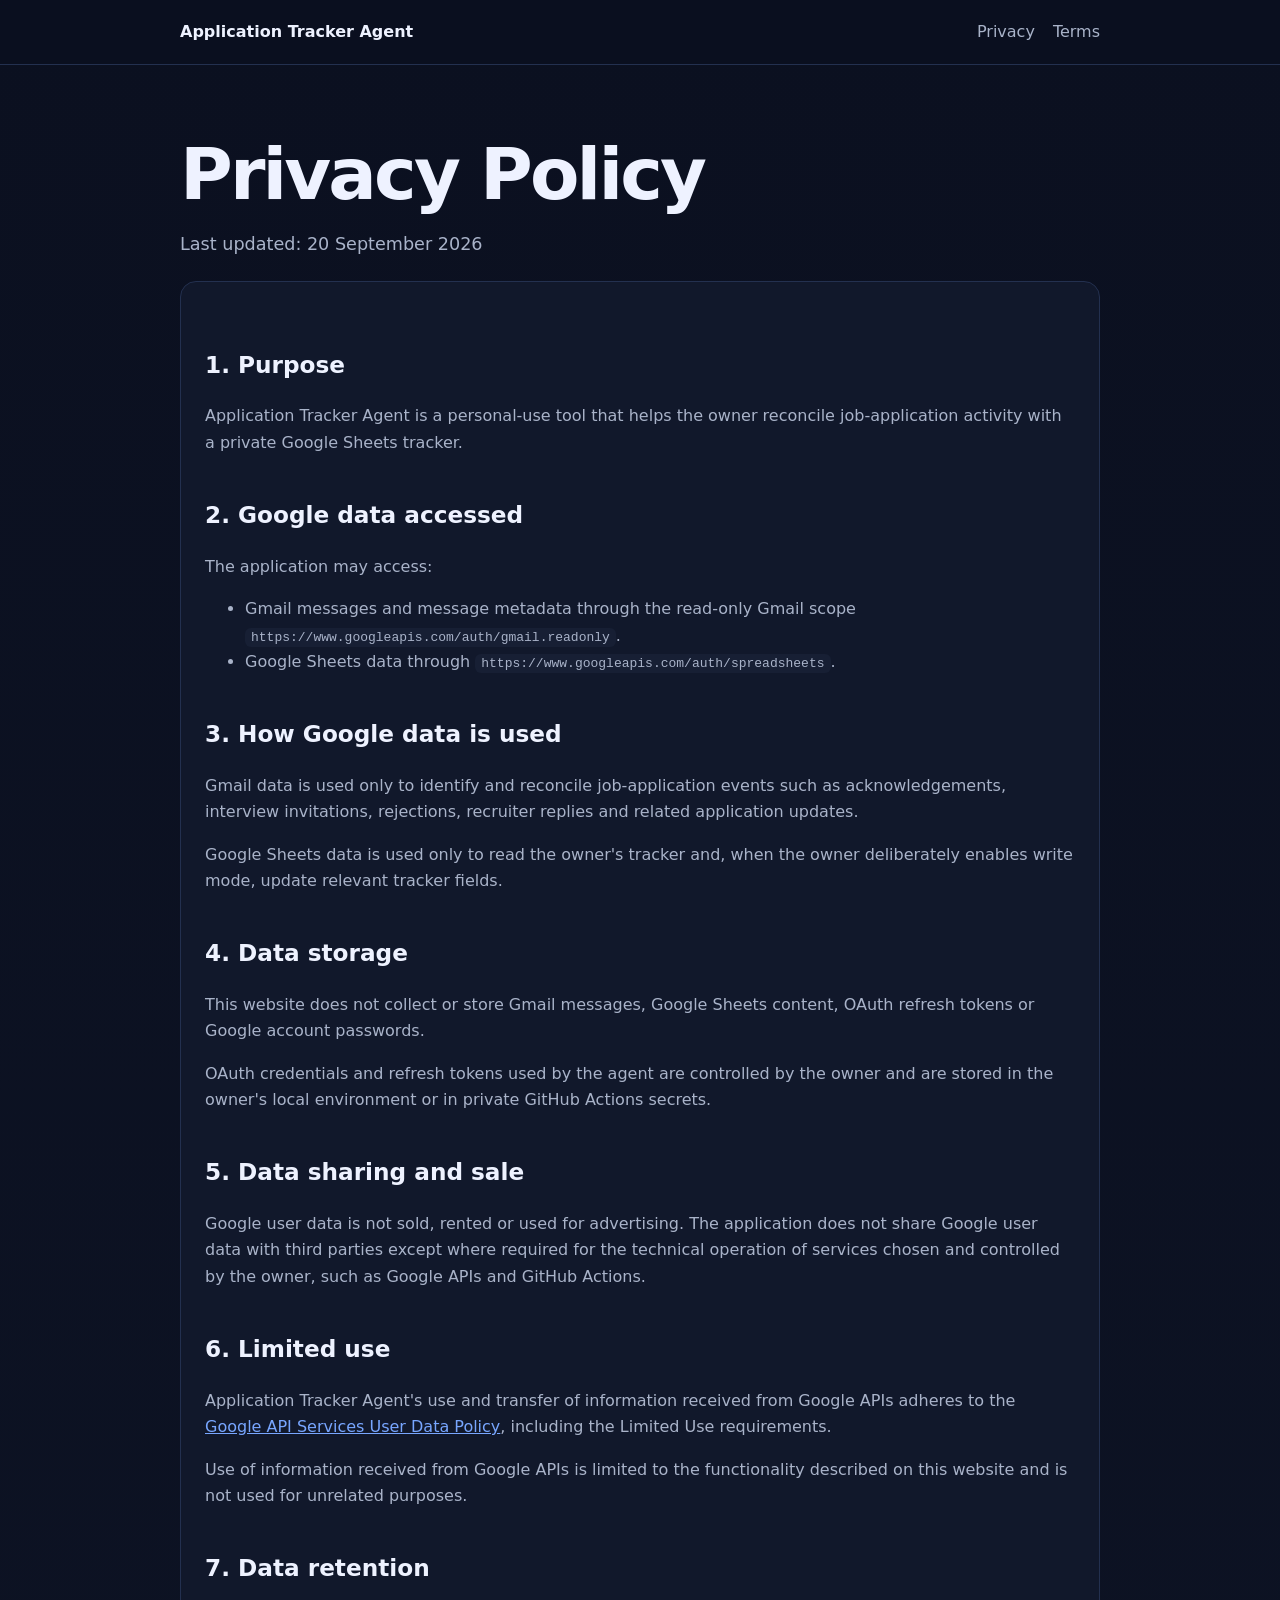
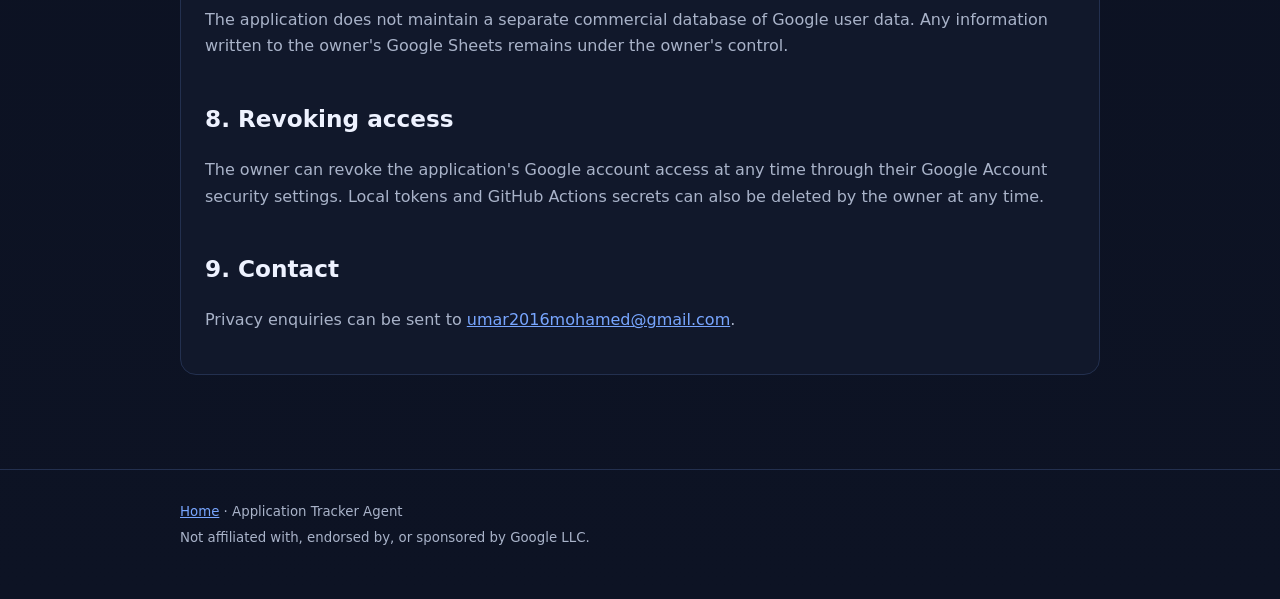
==== privacy.html @ 26b53d29 "Add the OAuth consent site for Application Tracker Agent Google will not move an External OAuth app " ====
<!doctype html>
<html lang="en-GB">
<head>
  <meta charset="utf-8">
  <meta name="viewport" content="width=device-width, initial-scale=1">
  <title>Privacy Policy | Application Tracker Agent</title>
  <link rel="stylesheet" href="style.css">
</head>
<body>
<header>
  <div class="container">
    <nav>
      <a class="brand" href="index.html">Application Tracker Agent</a>
      <div class="navlinks">
        <a href="privacy.html">Privacy</a>
        <a href="terms.html">Terms</a>
      </div>
    </nav>
  </div>
</header>

<main>
  <div class="container">
    <h1>Privacy Policy</h1>
    <p class="lead">Last updated: 20 September 2026</p>

    <div class="card">
      <h2>1. Purpose</h2>
      <p>
        Application Tracker Agent is a personal-use tool that helps the owner reconcile
        job-application activity with a private Google Sheets tracker.
      </p>

      <h2>2. Google data accessed</h2>
      <p>The application may access:</p>
      <ul>
        <li>
          Gmail messages and message metadata through the read-only Gmail scope
          <code>https://www.googleapis.com/auth/gmail.readonly</code>.
        </li>
        <li>
          Google Sheets data through
          <code>https://www.googleapis.com/auth/spreadsheets</code>.
        </li>
      </ul>

      <h2>3. How Google data is used</h2>
      <p>
        Gmail data is used only to identify and reconcile job-application events such as
        acknowledgements, interview invitations, rejections, recruiter replies and related
        application updates.
      </p>
      <p>
        Google Sheets data is used only to read the owner's tracker and, when the owner
        deliberately enables write mode, update relevant tracker fields.
      </p>

      <h2>4. Data storage</h2>
      <p>
        This website does not collect or store Gmail messages, Google Sheets content,
        OAuth refresh tokens or Google account passwords.
      </p>
      <p>
        OAuth credentials and refresh tokens used by the agent are controlled by the owner
        and are stored in the owner's local environment or in private GitHub Actions secrets.
      </p>

      <h2>5. Data sharing and sale</h2>
      <p>
        Google user data is not sold, rented or used for advertising. The application does
        not share Google user data with third parties except where required for the technical
        operation of services chosen and controlled by the owner, such as Google APIs and
        GitHub Actions.
      </p>

      <h2>6. Limited use</h2>
      <p>
        Application Tracker Agent's use and transfer of information received from
        Google APIs adheres to the
        <a href="https://developers.google.com/terms/api-services-user-data-policy">Google
        API Services User Data Policy</a>, including the Limited Use requirements.
      </p>
      <p>
        Use of information received from Google APIs is limited to the functionality
        described on this website and is not used for unrelated purposes.
      </p>

      <h2>7. Data retention</h2>
      <p>
        The application does not maintain a separate commercial database of Google user data.
        Any information written to the owner's Google Sheets remains under the owner's control.
      </p>

      <h2>8. Revoking access</h2>
      <p>
        The owner can revoke the application's Google account access at any time through
        their Google Account security settings. Local tokens and GitHub Actions secrets can
        also be deleted by the owner at any time.
      </p>

      <h2>9. Contact</h2>
      <p>
        Privacy enquiries can be sent to
        <a href="mailto:umar2016mohamed@gmail.com">umar2016mohamed@gmail.com</a>.
      </p>
    </div>
  </div>
</main>

<footer>
  <div class="container">
    <small><a href="index.html">Home</a> · Application Tracker Agent<br>Not affiliated with, endorsed by, or sponsored by Google LLC.</small>
  </div>
</footer>
</body>
</html>
---- style.css ----
:root {
  --bg: #0b1020;
  --panel: #11182b;
  --text: #eef2ff;
  --muted: #a9b3c9;
  --accent: #78a6ff;
  --border: #23304f;
  --max: 920px;
}
* { box-sizing: border-box; }
html { scroll-behavior: smooth; }
body {
  margin: 0;
  font-family: Inter, ui-sans-serif, system-ui, -apple-system, BlinkMacSystemFont, "Segoe UI", sans-serif;
  background: linear-gradient(180deg, #0b1020 0%, #0d1324 100%);
  color: var(--text);
  line-height: 1.65;
}
a { color: var(--accent); }
.container { width: min(92%, var(--max)); margin: 0 auto; }
header {
  border-bottom: 1px solid var(--border);
  background: rgba(11,16,32,.9);
  backdrop-filter: blur(10px);
  position: sticky;
  top: 0;
}
nav {
  display: flex;
  align-items: center;
  justify-content: space-between;
  min-height: 64px;
  gap: 24px;
}
.brand { color: var(--text); text-decoration: none; font-weight: 700; }
.navlinks { display: flex; gap: 18px; flex-wrap: wrap; }
.navlinks a { text-decoration: none; color: var(--muted); }
main { padding: 72px 0; }
.hero { padding: 54px 0 30px; }
h1 { font-size: clamp(2.2rem, 7vw, 4.5rem); line-height: 1.04; margin: 0 0 18px; letter-spacing: -0.04em; }
h2 { margin-top: 40px; font-size: 1.45rem; }
p, li { color: var(--muted); }
.lead { font-size: 1.1rem; max-width: 720px; }
.card {
  background: var(--panel);
  border: 1px solid var(--border);
  border-radius: 16px;
  padding: 24px;
  margin: 22px 0;
}
.grid {
  display: grid;
  grid-template-columns: repeat(auto-fit, minmax(230px, 1fr));
  gap: 16px;
  margin-top: 28px;
}
footer {
  border-top: 1px solid var(--border);
  padding: 28px 0 48px;
  color: var(--muted);
}
small { color: var(--muted); }
code { background: #171f34; padding: 2px 6px; border-radius: 6px; }
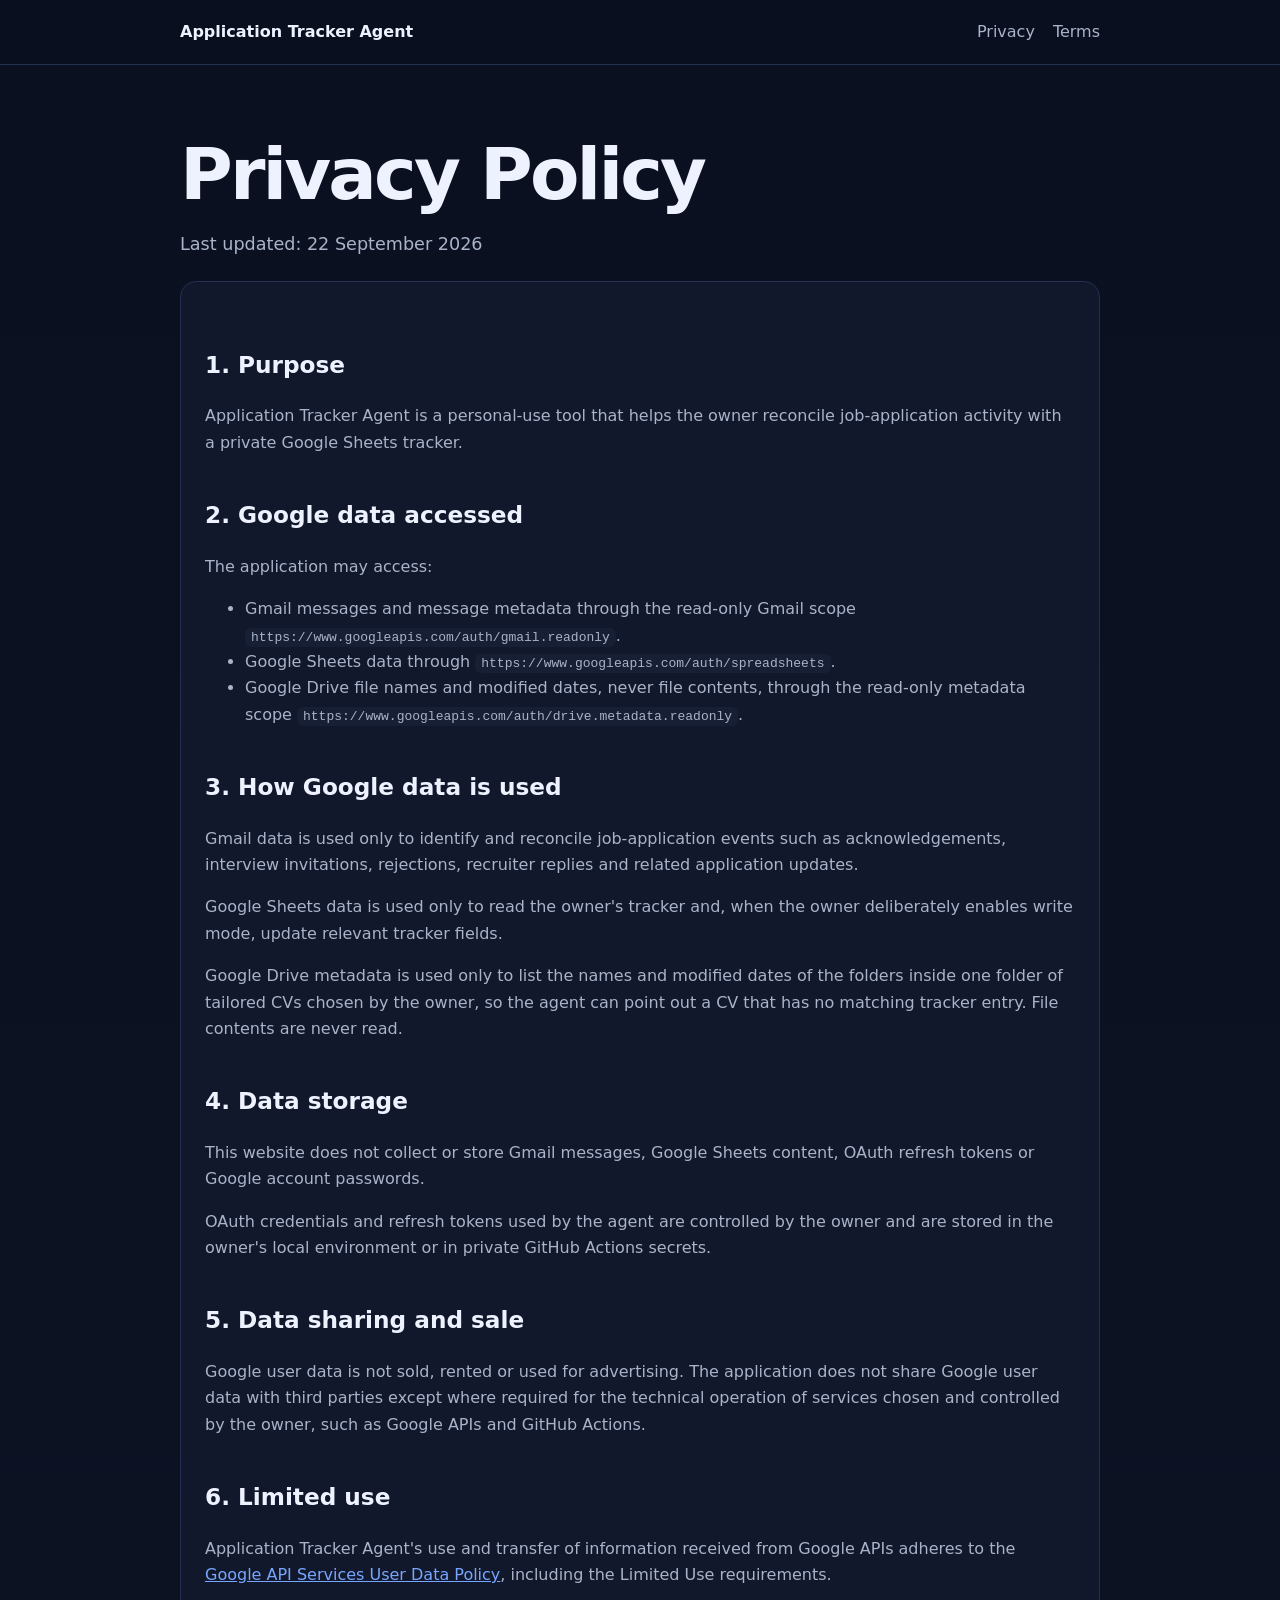
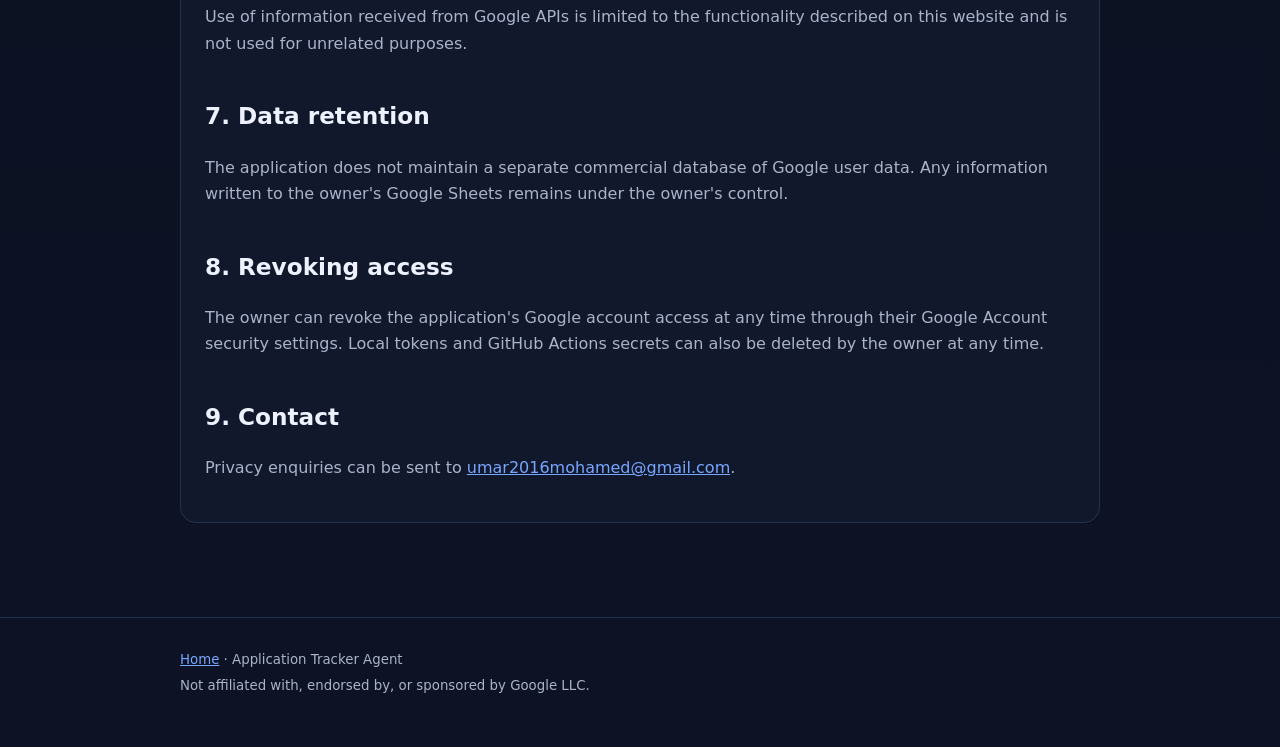
==== commit 9996c219: "List the Drive metadata scope in the privacy policy The tracker agent now asks for drive.metadata.re" ====
--- a/privacy.html
+++ b/privacy.html
@@ -22,7 +22,7 @@
 <main>
   <div class="container">
     <h1>Privacy Policy</h1>
-    <p class="lead">Last updated: 20 September 2026</p>
+    <p class="lead">Last updated: 22 September 2026</p>
 
     <div class="card">
       <h2>1. Purpose</h2>
@@ -42,6 +42,11 @@
           Google Sheets data through
           <code>https://www.googleapis.com/auth/spreadsheets</code>.
         </li>
+        <li>
+          Google Drive file names and modified dates, never file contents, through the
+          read-only metadata scope
+          <code>https://www.googleapis.com/auth/drive.metadata.readonly</code>.
+        </li>
       </ul>
 
       <h2>3. How Google data is used</h2>
@@ -53,6 +58,11 @@
       <p>
         Google Sheets data is used only to read the owner's tracker and, when the owner
         deliberately enables write mode, update relevant tracker fields.
+      </p>
+      <p>
+        Google Drive metadata is used only to list the names and modified dates of the
+        folders inside one folder of tailored CVs chosen by the owner, so the agent can
+        point out a CV that has no matching tracker entry. File contents are never read.
       </p>
 
       <h2>4. Data storage</h2>
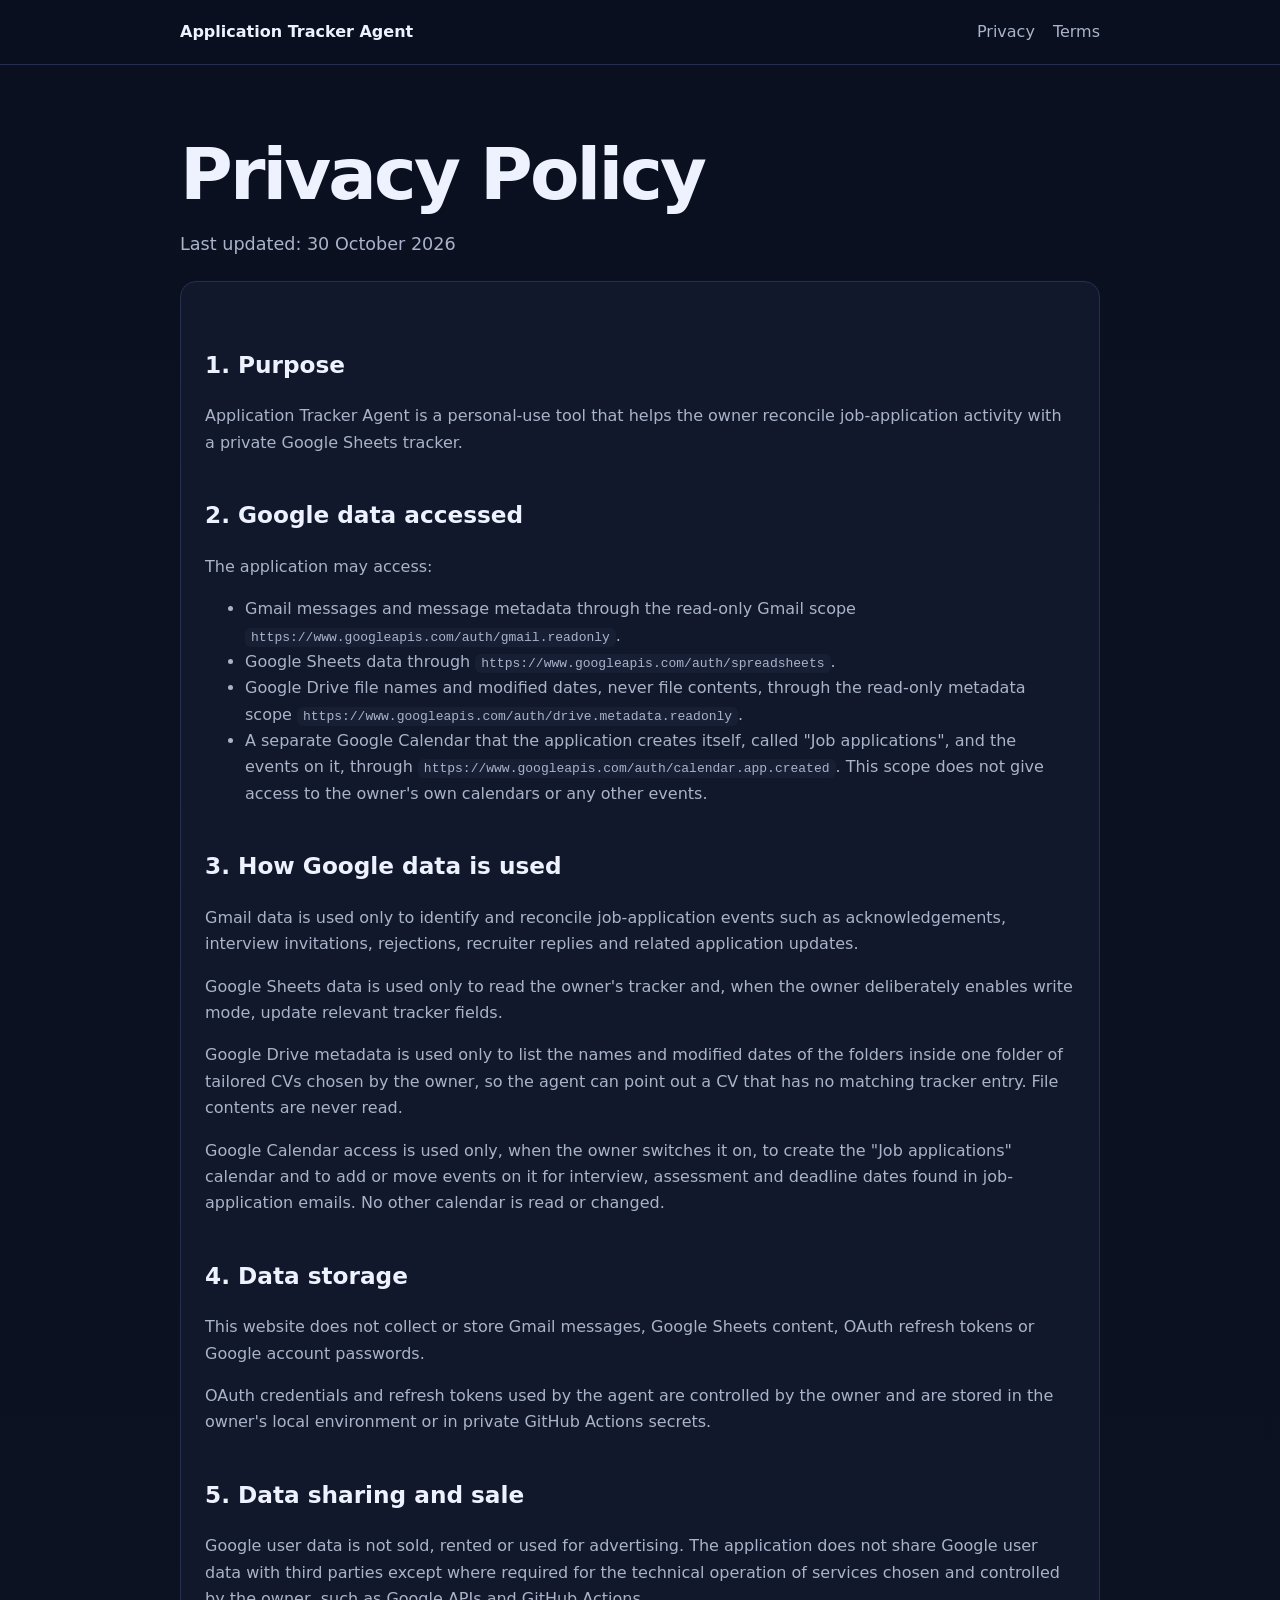
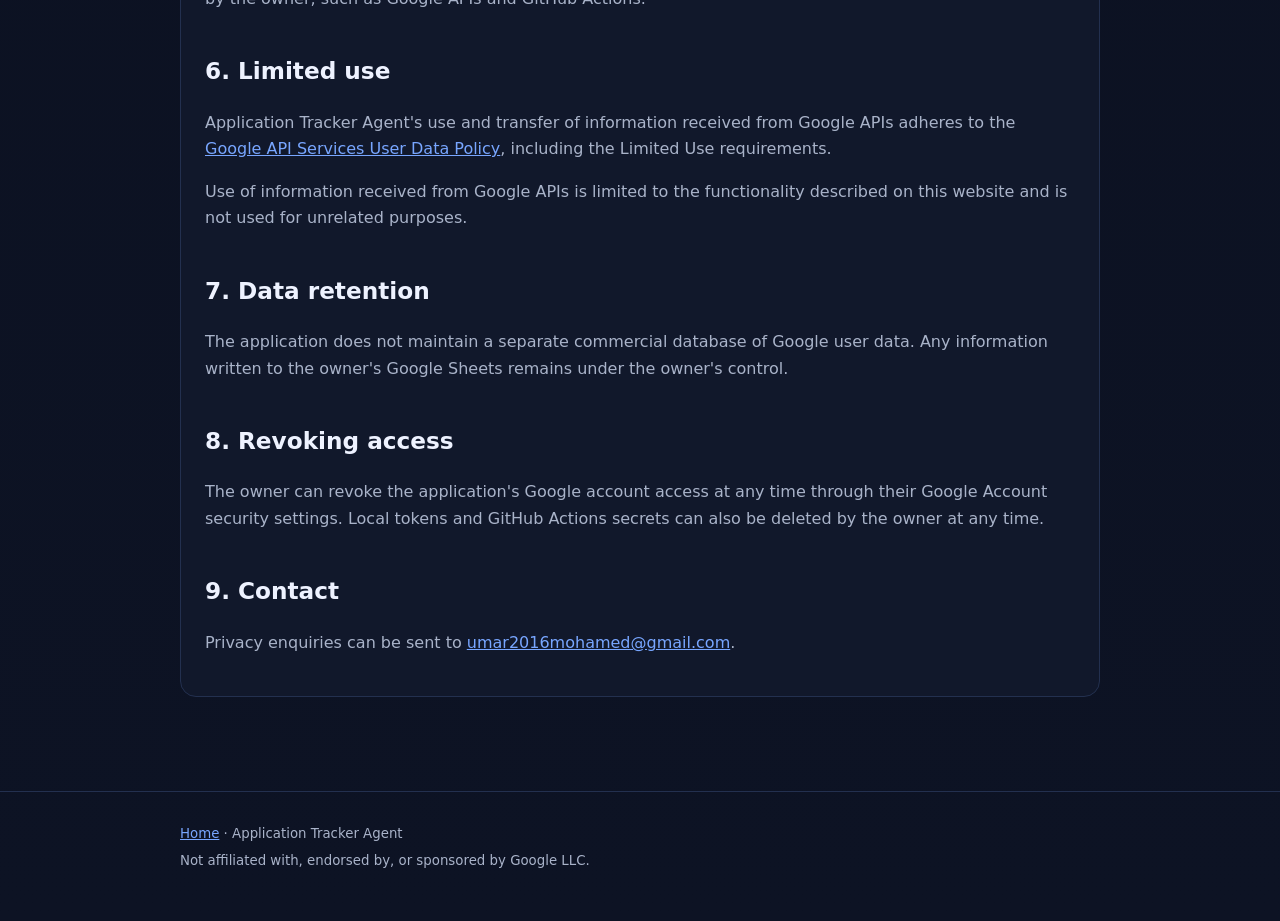
==== commit b6873c37: "List the calendar permission (calendar.app.created) on the site The tracker can now keep interview a" ====
--- a/privacy.html
+++ b/privacy.html
@@ -22,7 +22,7 @@
 <main>
   <div class="container">
     <h1>Privacy Policy</h1>
-    <p class="lead">Last updated: 22 September 2026</p>
+    <p class="lead">Last updated: 30 October 2026</p>
 
     <div class="card">
       <h2>1. Purpose</h2>
@@ -47,6 +47,12 @@
           read-only metadata scope
           <code>https://www.googleapis.com/auth/drive.metadata.readonly</code>.
         </li>
+        <li>
+          A separate Google Calendar that the application creates itself, called
+          "Job applications", and the events on it, through
+          <code>https://www.googleapis.com/auth/calendar.app.created</code>. This scope
+          does not give access to the owner's own calendars or any other events.
+        </li>
       </ul>
 
       <h2>3. How Google data is used</h2>
@@ -63,6 +69,12 @@
         Google Drive metadata is used only to list the names and modified dates of the
         folders inside one folder of tailored CVs chosen by the owner, so the agent can
         point out a CV that has no matching tracker entry. File contents are never read.
+      </p>
+      <p>
+        Google Calendar access is used only, when the owner switches it on, to create the
+        "Job applications" calendar and to add or move events on it for interview,
+        assessment and deadline dates found in job-application emails. No other calendar
+        is read or changed.
       </p>
 
       <h2>4. Data storage</h2>
